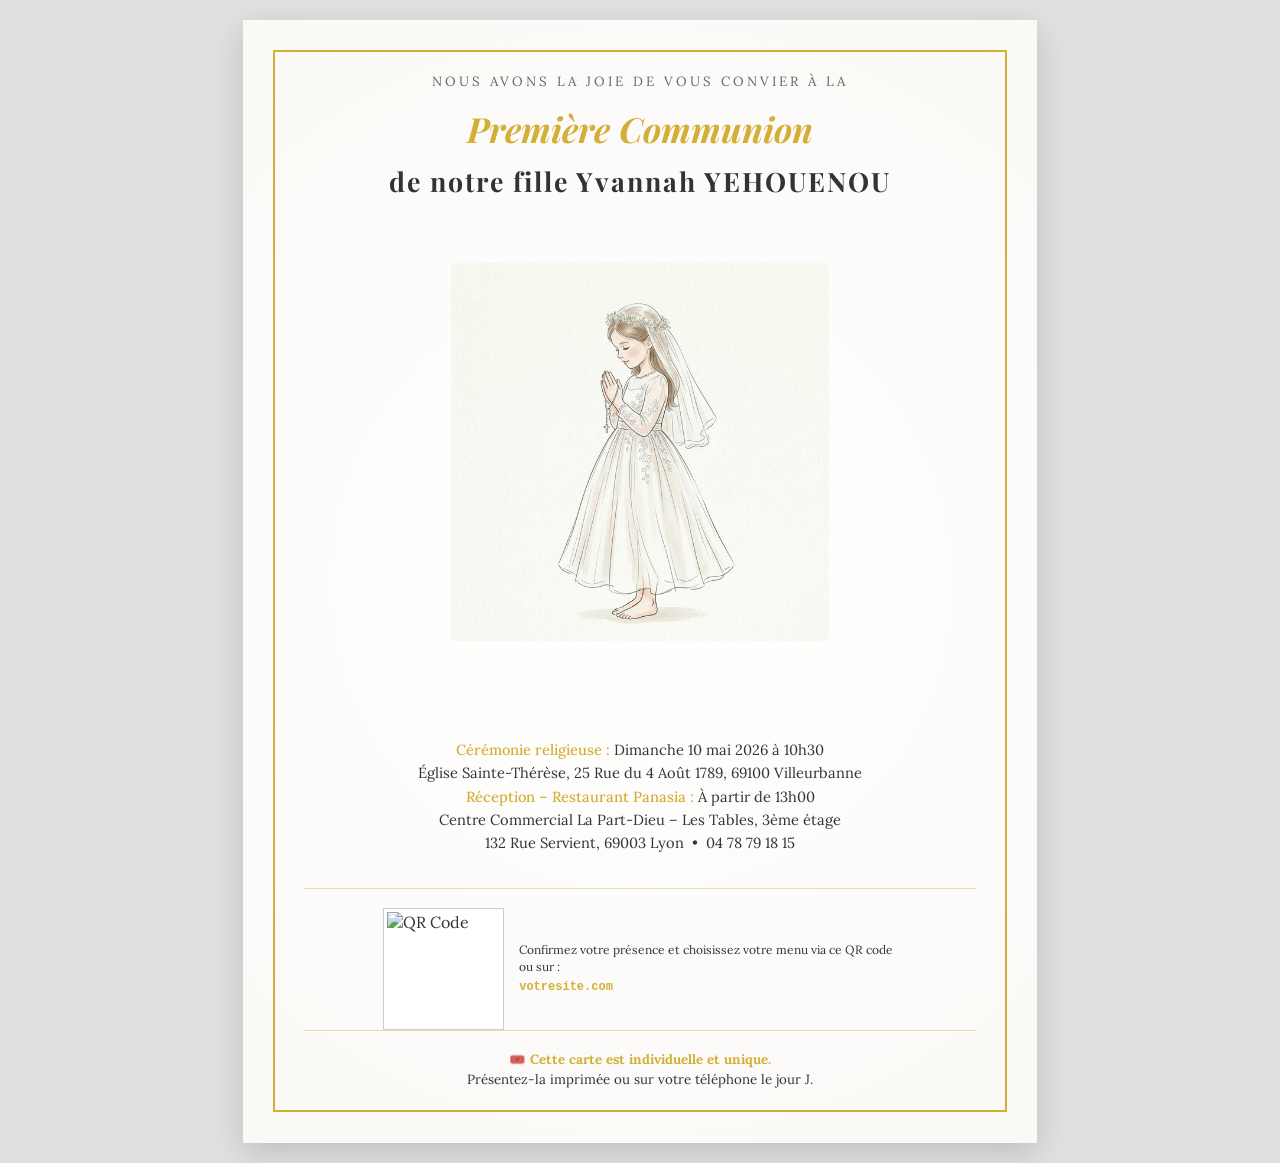
==== invitation.html @ fdc52f1d "Première mise en ligne - Communion Yvannah" ====
<!DOCTYPE html>
<html lang="fr">
<head>
    <meta charset="UTF-8">
    <meta name="viewport" content="width=device-width, initial-scale=1.0">
    <title>Carte d'Invitation - Yvannah YEHOUENOU</title>
    <!-- Google Fonts pour un rendu harmonieux avec le site -->
    <link rel="preconnect" href="https://fonts.googleapis.com">
    <link rel="preconnect" href="https://fonts.gstatic.com" crossorigin>
    <link href="https://fonts.googleapis.com/css2?family=Playfair+Display:ital,wght@0,400;0,600;1,400&family=Lora:ital,wght@0,400;0,500;1,400&display=swap" rel="stylesheet">
    
    <style>
        /* Variables basées sur le site web */
        :root {
            --primary-color: #D4AF37; /* Or */
            --bg-color: #FAF9F6;      /* Ivoire */
            --text-main: #333333;
            --text-light: #666666;
            --font-heading: 'Playfair Display', serif;
            --font-body: 'Lora', serif;
        }

        body {
            margin: 0;
            padding: 0;
            background-color: #e0e0e0; /* Fond gris pour l'aperçu à l'écran */
            display: flex;
            justify-content: center;
            align-items: center;
            min-height: 100vh;
            font-family: var(--font-body);
            color: var(--text-main);
        }

        /* Format de la carte A4 (210mm x 297mm) */
        .invitation-card {
            width: 210mm;
            height: 297mm;
            background-color: var(--bg-color);
            background-image: radial-gradient(circle at center, #ffffff 0%, var(--bg-color) 100%);
            box-shadow: 0 10px 30px rgba(0,0,0,0.15);
            margin: 20px;
            box-sizing: border-box;
            padding: 14mm 16mm;
            text-align: center;
            position: relative;
            display: flex;
            flex-direction: column;
            justify-content: space-between;
            overflow: visible;
        }

        /* Liseré doré */
        .card-border {
            position: absolute;
            top: 8mm;
            bottom: 8mm;
            left: 8mm;
            right: 8mm;
            border: 2px solid var(--primary-color);
            pointer-events: none;
        }

        .header .subtitle {
            font-size: 10pt;
            text-transform: uppercase;
            letter-spacing: 3px;
            color: var(--text-light);
            margin: 0 0 4mm 0;
        }

        .header .title {
            font-family: var(--font-heading);
            font-style: italic;
            font-size: 26pt;
            color: var(--primary-color);
            margin: 0 0 3mm 0;
        }

        .header .name {
            font-family: var(--font-heading);
            font-size: 20pt;
            margin: 0;
            letter-spacing: 2px;
        }

        .image-container {
            flex-grow: 1;
            display: flex;
            align-items: center;
            justify-content: center;
        }

        .illustration {
            max-height: 100mm;
            max-width: 100%;
            width: auto;
            border-radius: 5px;
            mix-blend-mode: multiply; /* Fusionne le fond blanc de l'image avec l'ivoire */
        }

        .event-details {
            margin: 5mm 0;
            font-size: 11pt;
            line-height: 1.6;
        }

        .event-details strong {
            color: var(--primary-color);
            font-weight: 500;
        }

        /* Section RSVP et QR Code */
        .rsvp-section {
            border-top: 1px solid rgba(212, 175, 55, 0.4);
            padding-top: 5mm;
            display: flex;
            align-items: center;
            justify-content: center;
            gap: 15px;
            text-align: left;
        }

        .qr-code {
            width: 30mm;
            height: 30mm;
            flex-shrink: 0;
            border: 1px solid #ccc;
            padding: 3px;
            background: white;
        }

        .rsvp-text {
            font-size: 9pt;
            line-height: 1.4;
            max-width: 100mm;
        }

        .site-link {
            color: var(--primary-color);
            font-weight: bold;
            display: block;
            margin-top: 3px;
            font-family: monospace;
            font-size: 9pt;
        }

        /* Notice carte d'invitation */
        .invitation-notice-card {
            border-top: 1px solid rgba(212, 175, 55, 0.4);
            padding-top: 5mm;
            font-size: 10pt;
            line-height: 1.5;
            color: var(--text-main);
            text-align: center;
        }

        .invitation-notice-card strong {
            color: var(--primary-color);
        }

        /* Styles d'impression */
        @media print {
            body {
                background-color: white;
                margin: 0;
                padding: 0;
                align-items: flex-start;
                justify-content: flex-start;
            }
            .invitation-card {
                margin: 0;
                box-shadow: none;
                /* Optionnel : imprimez avec des traits de coupe en ajustant la taille du body */
            }
            @page {
                size: A4;
                margin: 0; /* Pas de marge pour que le fond prenne toute la carte */
            }
        }
    </style>
</head>
<body>

    <div class="invitation-card">
        <div class="card-border"></div>
        
        <div class="header">
            <p class="subtitle">Nous avons la joie de vous convier à la</p>
            <h1 class="title">Première Communion</h1>
            <h2 class="name">de notre fille Yvannah YEHOUENOU</h2>
        </div>

        <div class="image-container">
            <img src="assets/yvannah_communion_drawing.png" alt="Illustration" class="illustration">
        </div>

        <div class="event-details">
            <p><strong>Cérémonie religieuse :</strong> Dimanche 10 mai 2026 à 10h30<br>
            Église Sainte-Thérèse, 25 Rue du 4 Août 1789, 69100 Villeurbanne<br>
            <strong>Réception – Restaurant Panasia :</strong> À partir de 13h00<br>
            Centre Commercial La Part-Dieu – Les Tables, 3ème étage<br>
            132 Rue Servient, 69003 Lyon &nbsp;•&nbsp; 04 78 79 18 15</p>
        </div>

        <div class="rsvp-section">
            <!-- Remplacer 'votresite.com' par le vrai lien une fois le site publié en ligne -->
            <img src="https://api.qrserver.com/v1/create-qr-code/?size=150x150&color=D4AF37&data=https://votresite.com" alt="QR Code" class="qr-code">
            <div class="rsvp-text">
                Confirmez votre présence et choisissez votre menu via ce QR code ou sur :
                <span class="site-link">votresite.com</span>
            </div>
        </div>

        <div class="invitation-notice-card">
            🎟️ <strong>Cette carte est individuelle et unique.</strong><br>
            Présentez-la imprimée ou sur votre téléphone le jour J.
        </div>

    </div>

    <!-- Script pour indiquer à l'utilisateur comment imprimer -->
    <script>
        console.log("Pour imprimer: Faites Ctrl+P ou Cmd+P. Dans les paramètres d'impression, choisissez 'Taille de papier: A4' et cochez 'Imprimer les couleurs ou images d'arrière-plan'.");
    </script>
</body>
</html>
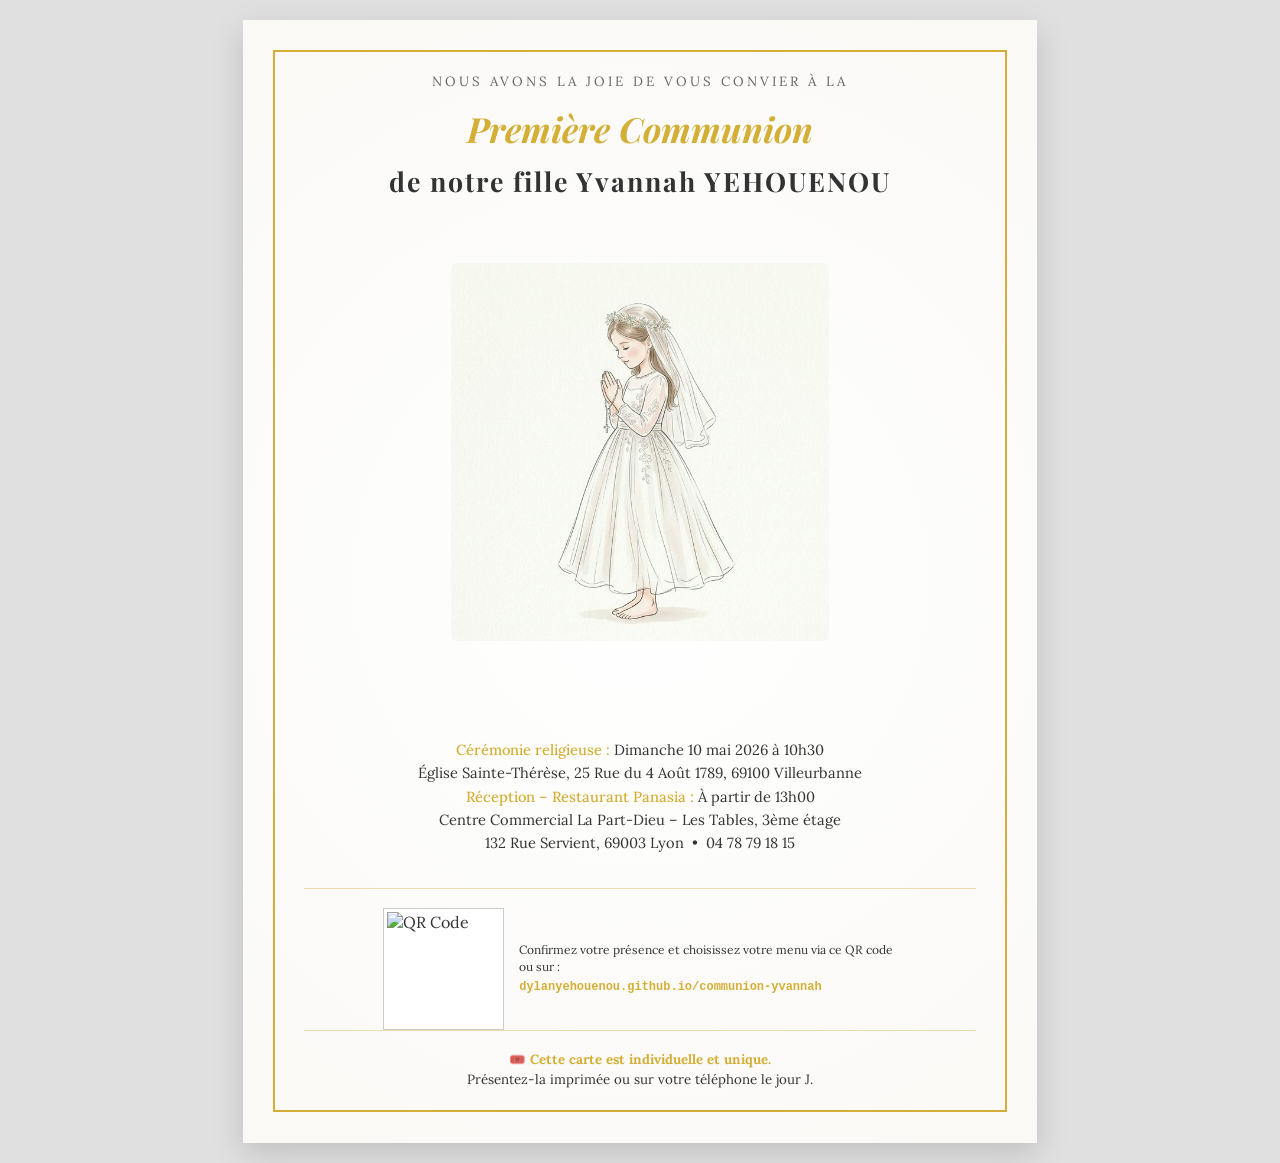
==== commit 6a4c8606: "Mise à jour invitation : QR code et lien réel du site" ====
--- a/invitation.html
+++ b/invitation.html
@@ -143,6 +143,11 @@
             margin-top: 3px;
             font-family: monospace;
             font-size: 9pt;
+            text-decoration: none;
+        }
+
+        .site-link:hover {
+            text-decoration: underline;
         }
 
         /* Notice carte d'invitation */
@@ -204,11 +209,10 @@
         </div>
 
         <div class="rsvp-section">
-            <!-- Remplacer 'votresite.com' par le vrai lien une fois le site publié en ligne -->
-            <img src="https://api.qrserver.com/v1/create-qr-code/?size=150x150&color=D4AF37&data=https://votresite.com" alt="QR Code" class="qr-code">
+            <img src="https://api.qrserver.com/v1/create-qr-code/?size=150x150&color=D4AF37&data=https://dylanyehouenou.github.io/communion-yvannah/" alt="QR Code" class="qr-code">
             <div class="rsvp-text">
-                Confirmez votre présence et choisissez votre menu via ce QR code ou sur :
-                <span class="site-link">votresite.com</span>
+                Confirmez votre présence et choisissez votre menu via ce QR code ou sur :<br>
+                <a href="https://dylanyehouenou.github.io/communion-yvannah/" target="_blank" class="site-link">dylanyehouenou.github.io/communion-yvannah</a>
             </div>
         </div>
 
